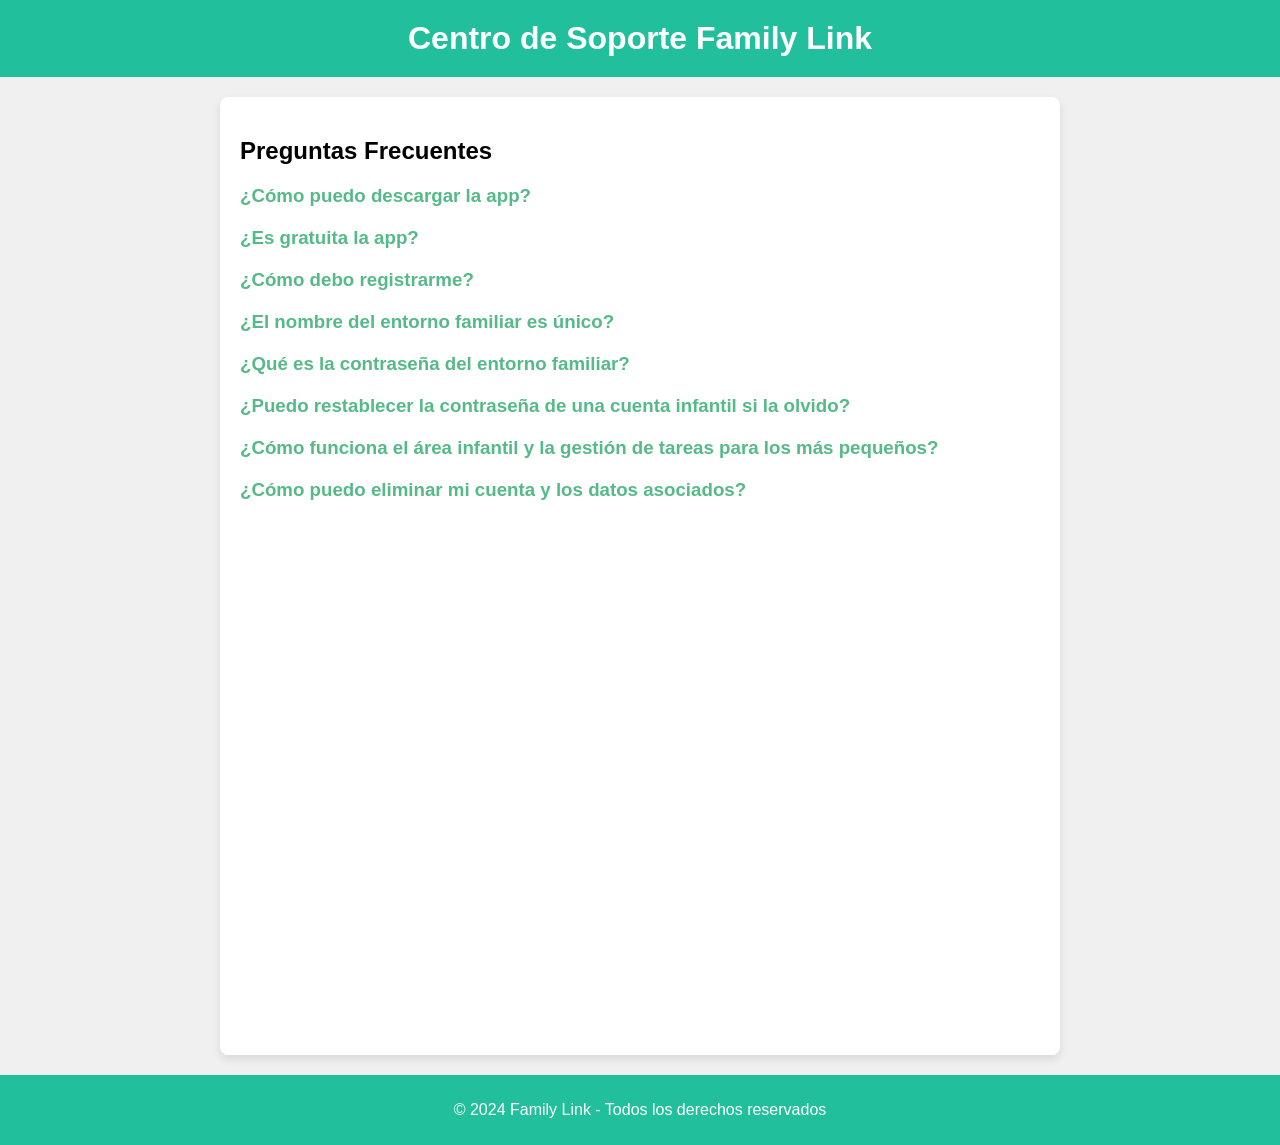
==== index.html @ 39deebb0 "Add files via upload" ====
<!DOCTYPE html>
<html lang="es">
<head>
    <meta charset="UTF-8">
    <meta name="viewport" content="width=device-width, initial-scale=1.0">
    <title>Soporte de la App</title>
    <link rel="stylesheet" href="style.css">
</head>
<body>
    <header>
        <h1>Centro de Soporte Family Link</h1>
    </header>
    <main>
        <section class="faq">
            <h2>Preguntas Frecuentes</h2>
        
            <div class="faq-item">
                <h3 class="faq-question">¿Cómo puedo descargar la app?</h3>
                <p class="faq-answer">La aplicación está disponible para su descarga en la Play Store. Simplemente busca el nombre de nuestra app en la tienda y sigue las instrucciones para instalarla en tu dispositivo móvil.</p>
            </div>
        
            <div class="faq-item">
                <h3 class="faq-question">¿Es gratuita la app?</h3>
                <p class="faq-answer">Sí, la aplicación es completamente gratuita. Sin embargo, puede que existan ciertas funcionalidades avanzadas que requieran un pago adicional o suscripción.</p>
            </div>
        
            <div class="faq-item">
                <h3 class="faq-question">¿Cómo debo registrarme?</h3>
                <p class="faq-answer">
                    <img src="images/registro.jpg" width="300">
                    <br>
                    Para registrarte, debes completar todos los campos solicitados en el formulario de registro. Es esencial asegurarse de que la dirección de correo electrónico proporcionada sea válida y que las contraseñas coincidan, con un mínimo de seis caracteres. Además, deberás registrar el nombre del "Entorno Familiar", que identificará a tu familia dentro de la plataforma. Si este entorno ya existe, asegúrate de obtener el nombre exacto y la clave de acceso de uno de sus miembros para unirte correctamente.
                </p>
            </div>
        
            <div class="faq-item">
                <h3 class="faq-question">¿El nombre del entorno familiar es único?</h3>
                <p class="faq-answer">Sí, el nombre del entorno familiar debe ser único y no podrá ser modificado una vez que se haya registrado. Asegúrate de elegirlo cuidadosamente.</p>
            </div>
        
            <div class="faq-item">
                <h3 class="faq-question">¿Qué es la contraseña del entorno familiar?</h3>
                <p class="faq-answer">
                    <img src="images/pass.jpg" width="300">
                    <br>
                    La contraseña del entorno familiar es una clave que todos los miembros de ese entorno deben conocer. Si te registras en un entorno ya existente, será necesario que proporciones esta clave para unirte. Si eres el primer miembro en registrarse, tendrás que establecer esta contraseña, la cual deberás compartir con los demás miembros para que puedan acceder al entorno familiar.
                </p>
            </div>
        
            <div class="faq-item">
                <h3 class="faq-question">¿Puedo restablecer la contraseña de una cuenta infantil si la olvido?</h3>
                <p class="faq-answer">No es posible restablecer la contraseña de una cuenta infantil. No obstante, al crear una cuenta infantil, se genera automáticamente una nota en la cuenta del adulto encargado, que incluye la contraseña de la cuenta infantil. Esta contraseña estará disponible para su consulta dentro de la cuenta del adulto.</p>
            </div>
            <div class="faq-item">
                <h3 class="faq-question">¿Cómo funciona el área infantil y la gestión de tareas para los más pequeños?</h3>
                <p class="faq-answer">
                    El área infantil permite a los padres organizar y gestionar las tareas diarias de los más pequeños de la familia. A través de esta función, los adultos pueden crear listas de tareas personalizadas, asignar responsabilidades y establecer recordatorios para que los niños completen sus obligaciones de manera organizada.
                    <br><br>
                    Además, el sistema incorpora un mecanismo de puntos e incentivos que premia a los niños por cada tarea completada. Estos puntos pueden acumularse y canjearse por logros y recompensas, fomentando la motivación y el desarrollo de una ética de trabajo positiva desde una edad temprana.
                    <br><br>
                    Los padres pueden seguir el progreso de sus hijos a través de la app, (Dentro de área infantil, consultar tareas) lo que les permite supervisar el cumplimiento de las tareas de una manera positiva y efectiva.
                </p>
            </div>
            <div class="faq-item">
                <h3 class="faq-question">¿Cómo puedo eliminar mi cuenta y los datos asociados?</h3>
                <p class="faq-answer">Para eliminar tu cuenta y todos los datos asociados a ella, abre la app <strong>Family Link</strong> en tu dispositivo móvil, accede a la sección <strong>Ajustes</strong> en el menú principal, desplázate hacia abajo y selecciona la opción <strong>Eliminar cuenta</strong>. Luego, introduce la contraseña de tu cuenta para confirmar. Una vez que elimines tu cuenta, se borrarán de manera permanente todos tus datos personales, incluyendo tu nombre, correo electrónico, y cualquier dato de uso que hayas generado en la app. Ten en cuenta que los datos requeridos por obligaciones legales podrían ser retenidos por un período limitado antes de ser eliminados por completo.</p>
            </div>
            
        </section>
        <section class="submit-question">
    
            <!-- Incrustar Google Form usando un iframe -->
            <iframe src="https://docs.google.com/forms/d/e/1FAIpQLSd_H3ArxDQkkCSdhRPyDRU8dgfE5uEbh4rc0TwUMD7yg-D_CQ/viewform?embedded=true" width="640" height="510" frameborder="0" marginheight="0" marginwidth="0">Cargando…</iframe>
        </section>
    </main>
    <footer>
        <p>© 2024 Family Link - Todos los derechos reservados</p>
    </footer>
    <script src="script.js"></script>
</body>
</html>
---- style.css ----
body {
    font-family: Arial, sans-serif;
    background-color: #f0f0f0;
    margin: 0;
    padding: 0;
}

header {
    background-color: #22bf9d;
    color: white;
    padding: 20px;
    text-align: center;
}

h1 {
    margin: 0;
}

main {
    padding: 20px;
    max-width: 800px;
    margin: 20px auto;
    background-color: white;
    border-radius: 8px;
    box-shadow: 0 4px 8px rgba(0, 0, 0, 0.1);
}

.faq h2 {
    margin-bottom: 20px;
}

.faq-item {
    margin-bottom: 20px;
}

.faq-question {
    font-weight: bold;
    cursor: pointer;
    color: #55ba88;
}

.faq-answer {
    display: none;
    margin-top: 10px;
}

footer {
    text-align: center;
    padding: 10px;
    background-color: #22bf9d;
    color: white;
}
img {
    display: block;
    margin: 10px auto;
    max-width: 100%;
    height: auto;
}
.submit-question iframe {
    width: 100%;
    max-width: 100%; /* O el ancho máximo que prefieras */
    height: 510px; /* O el alto que prefieras */
    border: none;
}
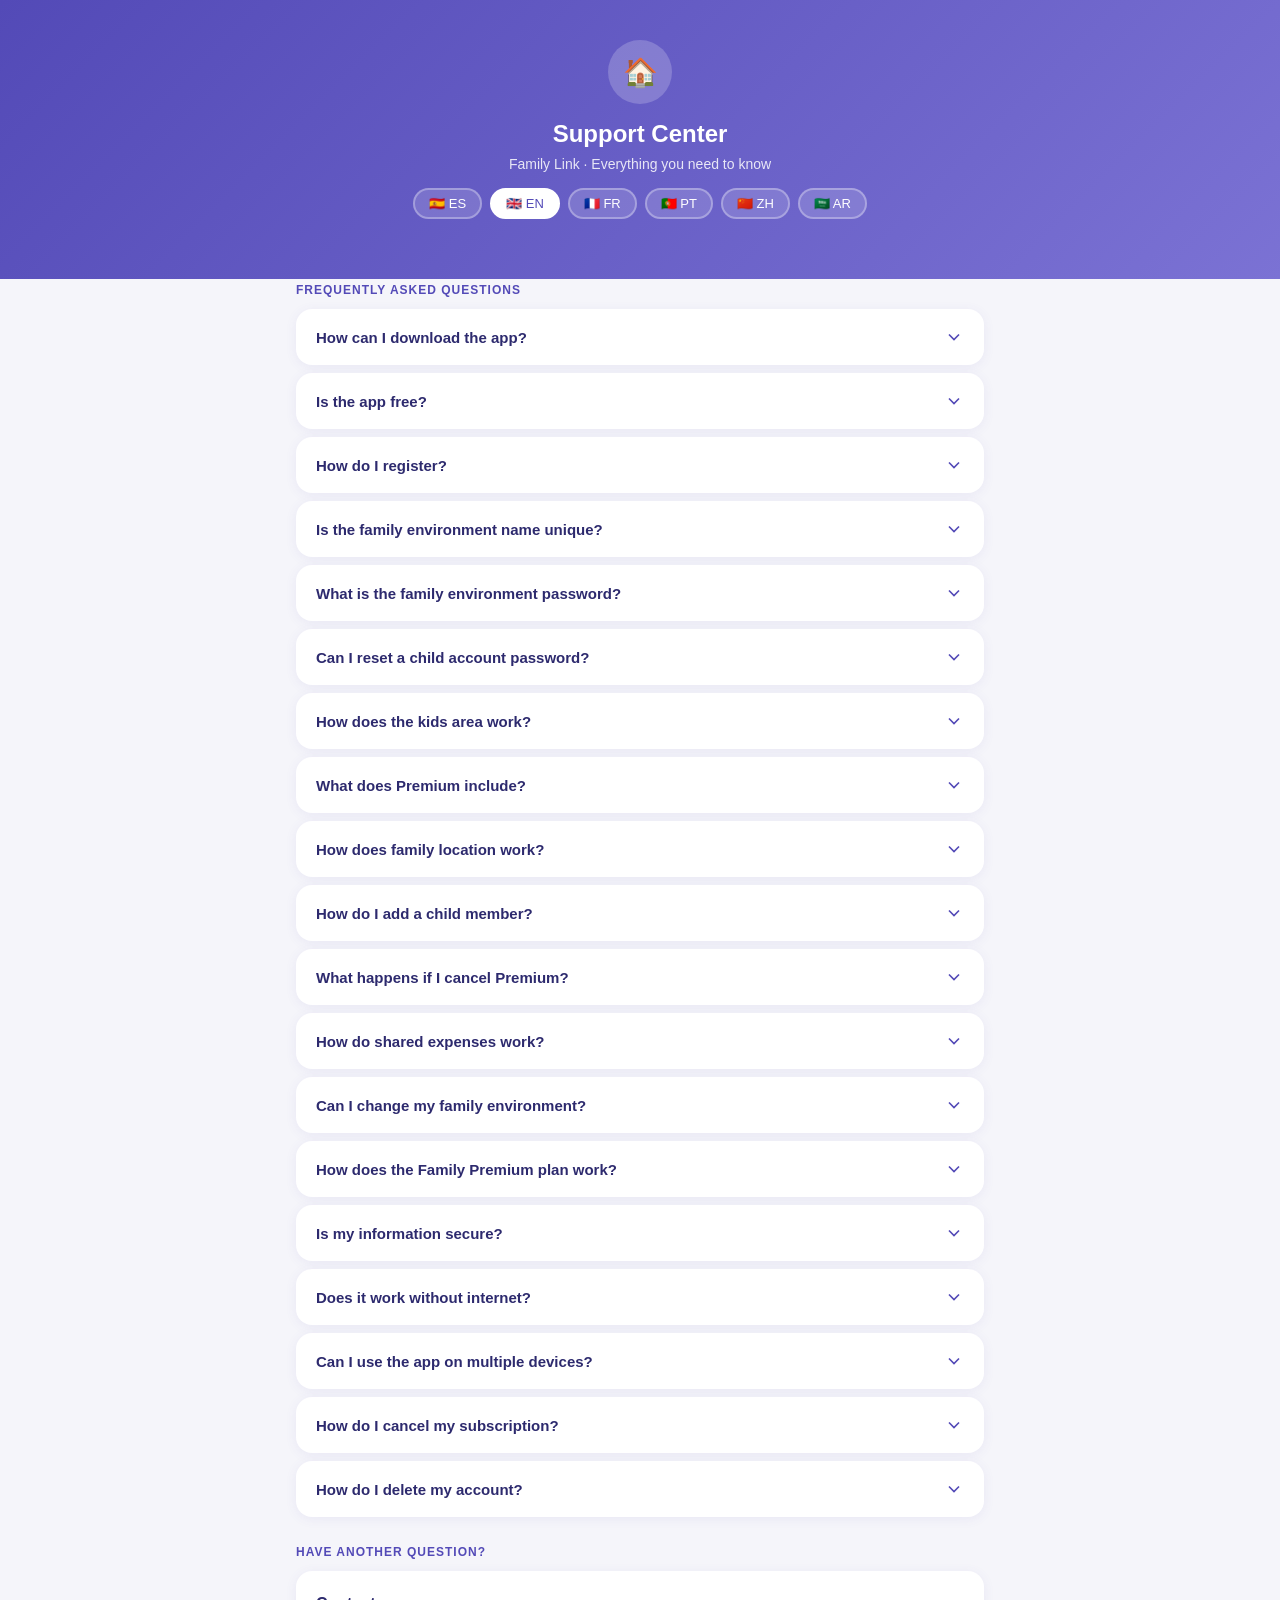
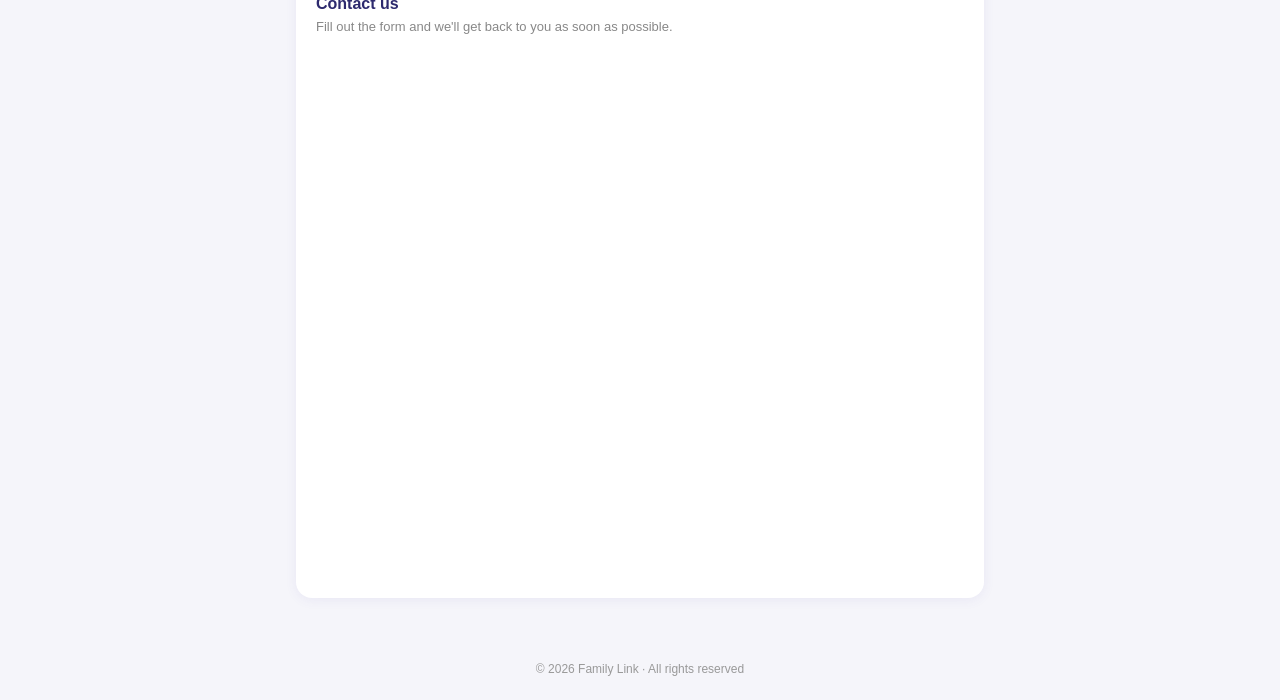
==== commit c66301d4: "Update index.html" ====
--- a/index.html
+++ b/index.html
@@ -3,79 +3,289 @@
 <head>
     <meta charset="UTF-8">
     <meta name="viewport" content="width=device-width, initial-scale=1.0">
-    <title>Soporte de la App</title>
-    <link rel="stylesheet" href="style.css">
+    <title>Soporte Family Link</title>
+    <style>
+        * { margin: 0; padding: 0; box-sizing: border-box; }
+        body { font-family: 'Segoe UI', Arial, sans-serif; background: #F5F5FA; color: #2D2A6E; }
+        header { background: linear-gradient(135deg, #534AB7, #7B72D4); color: white; padding: 40px 24px 60px; text-align: center; }
+        header h1 { font-size: 24px; font-weight: 600; margin-bottom: 8px; }
+        header p { font-size: 14px; opacity: 0.85; }
+        .header-icon { width: 64px; height: 64px; background: rgba(255,255,255,0.2); border-radius: 50%; display: flex; align-items: center; justify-content: center; margin: 0 auto 16px; font-size: 28px; }
+
+        .lang-selector { display: flex; justify-content: center; gap: 8px; margin: 16px 0 0; flex-wrap: wrap; }
+        .lang-btn { background: rgba(255,255,255,0.15); border: 2px solid rgba(255,255,255,0.3); color: white; padding: 6px 14px; border-radius: 20px; cursor: pointer; font-size: 13px; transition: all 0.2s; }
+        .lang-btn:hover, .lang-btn.active { background: white; color: #534AB7; border-color: white; }
+
+        main { max-width: 720px; margin: -24px auto 40px; padding: 0 16px; }
+        .section-title { font-size: 12px; font-weight: 700; color: #534AB7; text-transform: uppercase; letter-spacing: 1px; margin: 28px 0 12px; }
+        .faq-card { background: white; border-radius: 16px; box-shadow: 0 2px 12px rgba(83,74,183,0.08); overflow: hidden; margin-bottom: 8px; }
+        .faq-question { display: flex; align-items: center; justify-content: space-between; padding: 18px 20px; cursor: pointer; font-size: 15px; font-weight: 600; color: #2D2A6E; user-select: none; transition: background 0.2s; }
+        .faq-question:hover { background: #F8F7FF; }
+        .faq-question .arrow { width: 20px; height: 20px; color: #534AB7; transition: transform 0.3s; flex-shrink: 0; }
+        .faq-question.open .arrow { transform: rotate(180deg); }
+        .faq-answer { display: none; padding: 0 20px 18px; font-size: 14px; color: #555; line-height: 1.7; border-top: 1px solid #F0EFF8; }
+        .faq-answer img { display: block; max-width: 100%; border-radius: 12px; margin: 12px auto; box-shadow: 0 2px 8px rgba(0,0,0,0.1); }
+        .faq-answer ul { margin: 8px 0 0 16px; }
+        .form-card { background: white; border-radius: 16px; box-shadow: 0 2px 12px rgba(83,74,183,0.08); padding: 24px 20px; margin-bottom: 8px; }
+        .form-card h3 { font-size: 16px; color: #2D2A6E; margin-bottom: 6px; }
+        .form-card p { font-size: 13px; color: #888; margin-bottom: 16px; }
+        .form-card iframe { width: 100%; border: none; border-radius: 8px; height: 520px; }
+        footer { text-align: center; padding: 24px; font-size: 12px; color: #999; }
+        .badge { display: inline-block; background: #EEF0FF; color: #534AB7; font-size: 11px; font-weight: 700; padding: 2px 10px; border-radius: 20px; margin-bottom: 4px; }
+    </style>
 </head>
 <body>
-    <header>
-        <h1>Centro de Soporte Family Link</h1>
-    </header>
-    <main>
-        <section class="faq">
-            <h2>Preguntas Frecuentes</h2>
-        
-            <div class="faq-item">
-                <h3 class="faq-question">¿Cómo puedo descargar la app?</h3>
-                <p class="faq-answer">La aplicación está disponible para su descarga en la Play Store. Simplemente busca el nombre de nuestra app en la tienda y sigue las instrucciones para instalarla en tu dispositivo móvil.</p>
+<header>
+    <div class="header-icon">🏠</div>
+    <h1 id="header-title">Centro de Soporte</h1>
+    <p id="header-sub">Family Link · Todo lo que necesitas saber</p>
+    <div class="lang-selector">
+        <button class="lang-btn active" onclick="setLang('es')">🇪🇸 ES</button>
+        <button class="lang-btn" onclick="setLang('en')">🇬🇧 EN</button>
+        <button class="lang-btn" onclick="setLang('fr')">🇫🇷 FR</button>
+        <button class="lang-btn" onclick="setLang('pt')">🇵🇹 PT</button>
+        <button class="lang-btn" onclick="setLang('zh')">🇨🇳 ZH</button>
+        <button class="lang-btn" onclick="setLang('ar')">🇸🇦 AR</button>
+    </div>
+</header>
+
+<main id="main-content"></main>
+
+<footer id="footer-text">© 2026 Family Link · Todos los derechos reservados</footer>
+
+<script>
+const translations = {
+    es: {
+        headerTitle: "Centro de Soporte",
+        headerSub: "Family Link · Todo lo que necesitas saber",
+        faqTitle: "Preguntas frecuentes",
+        contactTitle: "¿Tienes otra pregunta?",
+        contactHead: "Contacta con nosotros",
+        contactSub: "Rellena el formulario y te responderemos lo antes posible.",
+        footer: "© 2026 Family Link · Todos los derechos reservados",
+        faqs: [
+            { q: "¿Cómo puedo descargar la app?", a: "La aplicación está disponible en Google Play Store. Busca <strong>Family Link</strong> e instálala en tu dispositivo Android." },
+            { q: "¿Es gratuita la app?", a: "La app es gratuita. Algunas funciones avanzadas como la <strong>ubicación en tiempo real</strong> y los <strong>gastos comunes</strong> requieren una suscripción Premium. El <strong>modo supermercado</strong> está disponible con un pago único de 0,99€." },
+            { q: "¿Cómo me registro?", a: "<img src='images/registro.jpg'>Completa todos los campos del formulario de registro. Necesitas un correo válido y una contraseña de al menos 6 caracteres. También deberás registrar el nombre de tu <strong>Entorno Familiar</strong> — si ya existe uno, pide el nombre exacto y la clave a un miembro de tu familia." },
+            { q: "¿El nombre del entorno familiar es único?", a: "Sí, el nombre del entorno familiar es único y no puede modificarse una vez registrado. Elígelo con cuidado." },
+            { q: "¿Qué es la contraseña del entorno familiar?", a: "<img src='images/pass.jpg'>Es una clave compartida entre todos los miembros del entorno. Si eres el primero en registrarte, la estableces tú y debes compartirla con el resto." },
+            { q: "¿Puedo restablecer la contraseña de una cuenta infantil?", a: "No es posible restablecer la contraseña infantil directamente. Al crear la cuenta, se genera automáticamente una nota en la cuenta del adulto encargado con las credenciales de acceso del menor." },
+            { q: "¿Cómo funciona el área infantil?", a: "Permite a los padres organizar tareas diarias de los niños y establecer recordatorios. Los niños acumulan puntos por cada tarea completada que pueden canjear por logros. Los padres pueden seguir el progreso desde <strong>Área infantil → Consultar tareas</strong>." },
+            { q: "¿Qué incluye Premium?", a: "<span class='badge'>PREMIUM</span><br>Con Premium desbloqueas:<ul><li><strong>Ubicación familiar</strong> en tiempo real</li><li><strong>Gastos comunes</strong> compartidos</li><li><strong>Modo supermercado</strong> con escáner</li></ul><br>Disponible en planes Individual y Familiar." },
+            { q: "¿Cómo funciona la ubicación familiar?", a: "Los menores comparten su ubicación automáticamente. Los adultos necesitan Premium activo para ver la ubicación desde <strong>Menú principal → Ubicación</strong>." },
+            { q: "¿Cómo añado un miembro menor?", a: "Ve a <strong>Área infantil → Gestionar área infantil</strong> y pulsa el botón para crear una cuenta infantil. Se generará una nota en tu cuenta con las credenciales del menor." },
+            { q: "¿Qué pasa si cancelo mi suscripción Premium?", a: "Perderás el acceso a la ubicación familiar y a los gastos comunes. Sin embargo, si compraste el modo supermercado como pago único, lo conservarás de por vida." },
+            { q: "¿Cómo funcionan los gastos comunes?", a: "Crea grupos de gastos, añade quién pagó y cómo se divide. La app calcula automáticamente las deudas netas y permite registrar abonos y saldar deudas individuales." },
+            { q: "¿Puedo cambiar de entorno familiar?", a: "No es posible cambiar de entorno directamente. Tendrías que eliminar tu cuenta y crear una nueva." },
+            { q: "¿Cómo funciona el plan familiar Premium?", a: "<span class='badge'>FAMILIAR</span><br>Todos los adultos del entorno disfrutan de Premium con un único pago:<ul><li><strong>Familiar S</strong> — hasta 3 adultos</li><li><strong>Familiar M</strong> — hasta 5 adultos</li><li><strong>Familiar L</strong> — 6 o más adultos</li></ul>" },
+            { q: "¿Es segura mi información?", a: "Sí. Toda la información se almacena en <strong>Firebase</strong> de Google con cifrado en tránsito y en reposo. Nunca vendemos ni compartimos tu información con terceros." },
+            { q: "¿Funciona sin conexión a internet?", a: "Family Link necesita conexión a internet para sincronizar los datos entre los miembros de la familia." },
+            { q: "¿Puedo usar la app en varios dispositivos?", a: "Sí, puedes iniciar sesión con la misma cuenta en varios dispositivos Android. Los datos se sincronizan en tiempo real." },
+            { q: "¿Cómo cancelo mi suscripción?", a: "Desde <strong>Google Play → tu perfil → Suscripciones → Family Link → Cancelar</strong>. Seguirás teniendo acceso hasta el final del período pagado." },
+            { q: "¿Cómo elimino mi cuenta?", a: "Ve a <strong>Ajustes → Eliminar cuenta</strong>, introduce tu contraseña y confirma. Se eliminarán permanentemente todos tus datos personales." },
+        ]
+    },
+    en: {
+        headerTitle: "Support Center",
+        headerSub: "Family Link · Everything you need to know",
+        faqTitle: "Frequently Asked Questions",
+        contactTitle: "Have another question?",
+        contactHead: "Contact us",
+        contactSub: "Fill out the form and we'll get back to you as soon as possible.",
+        footer: "© 2026 Family Link · All rights reserved",
+        faqs: [
+            { q: "How can I download the app?", a: "The app is available on the Google Play Store. Search for <strong>Family Link</strong> and install it on your Android device." },
+            { q: "Is the app free?", a: "The app is free. Some advanced features like <strong>real-time location</strong> and <strong>shared expenses</strong> require a Premium subscription. <strong>Supermarket mode</strong> is available as a one-time purchase of €0.99." },
+            { q: "How do I register?", a: "<img src='images/registro.jpg'>Fill in all fields in the registration form. You need a valid email and a password of at least 6 characters. You'll also need to register your <strong>Family Environment</strong> name — if one already exists, ask a family member for the exact name and key." },
+            { q: "Is the family environment name unique?", a: "Yes, the family environment name is unique and cannot be changed once registered. Choose it carefully." },
+            { q: "What is the family environment password?", a: "<img src='images/pass.jpg'>It's a shared key between all members. If you're the first to register, you set it and share it with the rest." },
+            { q: "Can I reset a child account password?", a: "You cannot reset a child account password directly. When the account is created, a note with the credentials is automatically generated in the adult's account." },
+            { q: "How does the kids area work?", a: "Parents can organize daily tasks for children and set reminders. Kids earn points for each completed task that can be exchanged for achievements. Parents can track progress from <strong>Kids Area → View tasks</strong>." },
+            { q: "What does Premium include?", a: "<span class='badge'>PREMIUM</span><br>With Premium you unlock:<ul><li><strong>Family location</strong> in real time</li><li><strong>Shared expenses</strong></li><li><strong>Supermarket mode</strong> with scanner</li></ul><br>Available in Individual and Family plans." },
+            { q: "How does family location work?", a: "Minors automatically share their location. Adults need an active Premium subscription to view locations from <strong>Main menu → Location</strong>." },
+            { q: "How do I add a child member?", a: "Go to <strong>Kids Area → Manage kids area</strong> and tap the button to create a child account. A note with the child's credentials will be generated in your account." },
+            { q: "What happens if I cancel Premium?", a: "You'll lose access to family location and shared expenses. However, if you purchased supermarket mode as a one-time payment, you'll keep it forever." },
+            { q: "How do shared expenses work?", a: "Create expense groups, add who paid and how it's divided. The app automatically calculates net debts and allows you to register payments and settle individual debts." },
+            { q: "Can I change my family environment?", a: "It's not possible to change environments directly. You would need to delete your account and create a new one." },
+            { q: "How does the Family Premium plan work?", a: "<span class='badge'>FAMILY</span><br>All adults in the environment enjoy Premium with a single payment:<ul><li><strong>Family S</strong> — up to 3 adults</li><li><strong>Family M</strong> — up to 5 adults</li><li><strong>Family L</strong> — 6 or more adults</li></ul>" },
+            { q: "Is my information secure?", a: "Yes. All data is stored in Google's <strong>Firebase</strong> with encryption in transit and at rest. We never sell or share your data with third parties." },
+            { q: "Does it work without internet?", a: "Family Link needs an internet connection to sync data between family members." },
+            { q: "Can I use the app on multiple devices?", a: "Yes, you can log in with the same account on multiple Android devices. Data syncs in real time." },
+            { q: "How do I cancel my subscription?", a: "From <strong>Google Play → your profile → Subscriptions → Family Link → Cancel</strong>. You'll keep access until the end of the paid period." },
+            { q: "How do I delete my account?", a: "Go to <strong>Settings → Delete account</strong>, enter your password and confirm. All your personal data will be permanently deleted." },
+        ]
+    },
+    fr: {
+        headerTitle: "Centre d'assistance",
+        headerSub: "Family Link · Tout ce que vous devez savoir",
+        faqTitle: "Questions fréquentes",
+        contactTitle: "Vous avez une autre question?",
+        contactHead: "Contactez-nous",
+        contactSub: "Remplissez le formulaire et nous vous répondrons dès que possible.",
+        footer: "© 2026 Family Link · Tous droits réservés",
+        faqs: [
+            { q: "Comment télécharger l'application?", a: "L'application est disponible sur Google Play Store. Recherchez <strong>Family Link</strong> et installez-la sur votre appareil Android." },
+            { q: "L'application est-elle gratuite?", a: "L'application est gratuite. Certaines fonctions avancées comme la <strong>localisation en temps réel</strong> et les <strong>dépenses communes</strong> nécessitent un abonnement Premium. Le <strong>mode supermarché</strong> est disponible en achat unique à 0,99€." },
+            { q: "Comment m'inscrire?", a: "<img src='images/registro.jpg'>Remplissez tous les champs du formulaire. Vous avez besoin d'un email valide et d'un mot de passe d'au moins 6 caractères. Vous devrez aussi enregistrer le nom de votre <strong>Environnement Familial</strong>." },
+            { q: "Le nom de l'environnement familial est-il unique?", a: "Oui, il est unique et ne peut pas être modifié une fois enregistré. Choisissez-le avec soin." },
+            { q: "Qu'est-ce que le mot de passe de l'environnement familial?", a: "<img src='images/pass.jpg'>C'est une clé partagée entre tous les membres. Si vous êtes le premier à vous inscrire, vous la définissez et la partagez avec les autres." },
+            { q: "Puis-je réinitialiser le mot de passe d'un compte enfant?", a: "Non. Lors de la création du compte enfant, une note avec les identifiants est automatiquement générée dans le compte de l'adulte responsable." },
+            { q: "Comment fonctionne l'espace enfants?", a: "Les parents peuvent organiser les tâches quotidiennes des enfants. Les enfants gagnent des points pour chaque tâche accomplie. Les parents peuvent suivre la progression depuis <strong>Espace enfants → Consulter les tâches</strong>." },
+            { q: "Que comprend Premium?", a: "<span class='badge'>PREMIUM</span><br>Avec Premium vous débloquez:<ul><li><strong>Localisation familiale</strong> en temps réel</li><li><strong>Dépenses communes</strong></li><li><strong>Mode supermarché</strong> avec scanner</li></ul>" },
+            { q: "Comment fonctionne la localisation familiale?", a: "Les mineurs partagent automatiquement leur localisation. Les adultes ont besoin de Premium actif pour voir les localisations depuis <strong>Menu principal → Localisation</strong>." },
+            { q: "Comment ajouter un membre mineur?", a: "Allez dans <strong>Espace enfants → Gérer l'espace enfants</strong> et appuyez sur le bouton pour créer un compte enfant." },
+            { q: "Que se passe-t-il si j'annule Premium?", a: "Vous perdrez l'accès à la localisation et aux dépenses communes. Le mode supermarché acheté en paiement unique reste acquis." },
+            { q: "Comment fonctionnent les dépenses communes?", a: "Créez des groupes de dépenses, ajoutez qui a payé et comment c'est divisé. L'application calcule automatiquement les dettes nettes." },
+            { q: "Puis-je changer d'environnement familial?", a: "Non, ce n'est pas possible directement. Vous devriez supprimer votre compte et en créer un nouveau." },
+            { q: "Comment fonctionne le plan familial Premium?", a: "<span class='badge'>FAMILLE</span><br>Tous les adultes profitent de Premium avec un seul paiement:<ul><li><strong>Famille S</strong> — jusqu'à 3 adultes</li><li><strong>Famille M</strong> — jusqu'à 5 adultes</li><li><strong>Famille L</strong> — 6 adultes ou plus</li></ul>" },
+            { q: "Mes informations sont-elles sécurisées?", a: "Oui. Toutes les données sont stockées dans <strong>Firebase</strong> de Google avec chiffrement. Nous ne vendons jamais vos données." },
+            { q: "Fonctionne-t-il sans internet?", a: "Family Link nécessite une connexion internet pour synchroniser les données." },
+            { q: "Puis-je utiliser l'app sur plusieurs appareils?", a: "Oui, vous pouvez vous connecter avec le même compte sur plusieurs appareils Android." },
+            { q: "Comment annuler mon abonnement?", a: "Depuis <strong>Google Play → votre profil → Abonnements → Family Link → Annuler</strong>." },
+            { q: "Comment supprimer mon compte?", a: "Allez dans <strong>Paramètres → Supprimer le compte</strong>, entrez votre mot de passe et confirmez." },
+        ]
+    },
+    pt: {
+        headerTitle: "Centro de Suporte",
+        headerSub: "Family Link · Tudo o que precisas saber",
+        faqTitle: "Perguntas Frequentes",
+        contactTitle: "Tens outra pergunta?",
+        contactHead: "Contacta-nos",
+        contactSub: "Preenche o formulário e responderemos o mais rápido possível.",
+        footer: "© 2026 Family Link · Todos os direitos reservados",
+        faqs: [
+            { q: "Como posso descarregar a app?", a: "A aplicação está disponível na Google Play Store. Procura <strong>Family Link</strong> e instala-a no teu dispositivo Android." },
+            { q: "A app é gratuita?", a: "A app é gratuita. Algumas funções avançadas como a <strong>localização em tempo real</strong> e as <strong>despesas comuns</strong> requerem uma subscrição Premium. O <strong>modo supermercado</strong> está disponível com um pagamento único de 0,99€." },
+            { q: "Como me registo?", a: "<img src='images/registro.jpg'>Preenche todos os campos do formulário de registo. Precisas de um email válido e uma palavra-passe de pelo menos 6 caracteres." },
+            { q: "O nome do ambiente familiar é único?", a: "Sim, é único e não pode ser alterado após o registo. Escolhe-o com cuidado." },
+            { q: "O que é a palavra-passe do ambiente familiar?", a: "<img src='images/pass.jpg'>É uma chave partilhada entre todos os membros. Se fores o primeiro a registar-te, defines-a e partilhas com os restantes." },
+            { q: "Posso redefinir a palavra-passe de uma conta infantil?", a: "Não é possível redefinir diretamente. Ao criar a conta, uma nota com as credenciais é gerada automaticamente na conta do adulto responsável." },
+            { q: "Como funciona a área infantil?", a: "Os pais podem organizar tarefas diárias das crianças. As crianças acumulam pontos por cada tarefa concluída. Os pais podem acompanhar o progresso em <strong>Área infantil → Consultar tarefas</strong>." },
+            { q: "O que inclui o Premium?", a: "<span class='badge'>PREMIUM</span><br>Com Premium desbloqueias:<ul><li><strong>Localização familiar</strong> em tempo real</li><li><strong>Despesas comuns</strong></li><li><strong>Modo supermercado</strong> com scanner</li></ul>" },
+            { q: "Como funciona a localização familiar?", a: "Os menores partilham a sua localização automaticamente. Os adultos precisam de Premium ativo para ver as localizações em <strong>Menu principal → Localização</strong>." },
+            { q: "Como adiciono um membro menor?", a: "Vai a <strong>Área infantil → Gerir área infantil</strong> e toca no botão para criar uma conta infantil." },
+            { q: "O que acontece se cancelar o Premium?", a: "Perderás o acesso à localização e às despesas comuns. O modo supermercado comprado como pagamento único fica para sempre." },
+            { q: "Como funcionam as despesas comuns?", a: "Cria grupos de despesas, adiciona quem pagou e como se divide. A app calcula automaticamente as dívidas líquidas." },
+            { q: "Posso mudar de ambiente familiar?", a: "Não é possível mudar diretamente. Teria de eliminar a conta e criar uma nova." },
+            { q: "Como funciona o plano familiar Premium?", a: "<span class='badge'>FAMILIAR</span><br>Todos os adultos do ambiente desfrutam de Premium com um único pagamento:<ul><li><strong>Familiar S</strong> — até 3 adultos</li><li><strong>Familiar M</strong> — até 5 adultos</li><li><strong>Familiar L</strong> — 6 ou mais adultos</li></ul>" },
+            { q: "A minha informação é segura?", a: "Sim. Todos os dados são armazenados no <strong>Firebase</strong> da Google com encriptação. Nunca vendemos os teus dados." },
+            { q: "Funciona sem internet?", a: "Family Link precisa de ligação à internet para sincronizar os dados." },
+            { q: "Posso usar a app em vários dispositivos?", a: "Sim, podes iniciar sessão com a mesma conta em vários dispositivos Android." },
+            { q: "Como cancelo a minha subscrição?", a: "Em <strong>Google Play → o teu perfil → Subscrições → Family Link → Cancelar</strong>." },
+            { q: "Como elimino a minha conta?", a: "Vai a <strong>Definições → Eliminar conta</strong>, introduz a tua palavra-passe e confirma." },
+        ]
+    },
+    zh: {
+        headerTitle: "支持中心",
+        headerSub: "Family Link · 您需要了解的一切",
+        faqTitle: "常见问题",
+        contactTitle: "还有其他问题？",
+        contactHead: "联系我们",
+        contactSub: "填写表格，我们会尽快回复您。",
+        footer: "© 2026 Family Link · 保留所有权利",
+        faqs: [
+            { q: "如何下载应用程序？", a: "该应用程序可在 Google Play 商店下载。搜索 <strong>Family Link</strong> 并安装到您的 Android 设备上。" },
+            { q: "应用程序免费吗？", a: "应用程序是免费的。<strong>实时位置</strong>和<strong>共同支出</strong>等高级功能需要 Premium 订阅。<strong>超市模式</strong>可一次性购买，价格为 0.99€。" },
+            { q: "如何注册？", a: "<img src='images/registro.jpg'>填写注册表格中的所有字段。您需要一个有效的电子邮件和至少6个字符的密码，以及您的<strong>家庭环境</strong>名称。" },
+            { q: "家庭环境名称是唯一的吗？", a: "是的，家庭环境名称是唯一的，注册后无法更改。请谨慎选择。" },
+            { q: "什么是家庭环境密码？", a: "<img src='images/pass.jpg'>这是所有成员共享的密钥。如果您是第一个注册的人，您需要设置它并与其他人共享。" },
+            { q: "我可以重置儿童账户密码吗？", a: "不能直接重置。创建账户时，会在成人账户中自动生成一个包含儿童账户凭据的笔记。" },
+            { q: "儿童区如何运作？", a: "家长可以为孩子组织日常任务。孩子每完成一项任务就可以积累积分。家长可以从<strong>儿童区 → 查看任务</strong>跟踪进度。" },
+            { q: "Premium 包含什么？", a: "<span class='badge'>PREMIUM</span><br>使用 Premium 解锁：<ul><li><strong>家庭位置</strong>实时追踪</li><li><strong>共同支出</strong>管理</li><li><strong>超市模式</strong>扫描仪</li></ul>" },
+            { q: "家庭位置如何运作？", a: "未成年人自动共享位置。成人需要激活 Premium 才能从<strong>主菜单 → 位置</strong>查看位置。" },
+            { q: "如何添加未成年成员？", a: "前往<strong>儿童区 → 管理儿童区</strong>，点击创建儿童账户的按钮。" },
+            { q: "取消 Premium 会怎样？", a: "您将失去对家庭位置和共同支出的访问权限。但如果您以一次性付款购买了超市模式，将永久保留。" },
+            { q: "共同支出如何运作？", a: "创建支出群组，添加谁付款以及如何分摊。应用程序自动计算净债务。" },
+            { q: "我可以更换家庭环境吗？", a: "不能直接更换。您需要删除账户并重新创建一个。" },
+            { q: "家庭 Premium 计划如何运作？", a: "<span class='badge'>家庭</span><br>环境中的所有成人只需一次付款即可享受完整 Premium：<ul><li><strong>家庭 S</strong> — 最多3名成人</li><li><strong>家庭 M</strong> — 最多5名成人</li><li><strong>家庭 L</strong> — 6名或更多成人</li></ul>" },
+            { q: "我的信息安全吗？", a: "是的。所有数据都存储在 Google 的 <strong>Firebase</strong> 中，具有传输和静止加密。我们从不出售您的数据。" },
+            { q: "没有网络可以使用吗？", a: "Family Link 需要互联网连接才能在家庭成员之间同步数据。" },
+            { q: "我可以在多个设备上使用该应用程序吗？", a: "是的，您可以在多个 Android 设备上使用同一账户登录。" },
+            { q: "如何取消订阅？", a: "从 <strong>Google Play → 您的个人资料 → 订阅 → Family Link → 取消</strong>。" },
+            { q: "如何删除我的账户？", a: "前往<strong>设置 → 删除账户</strong>，输入密码并确认。" },
+        ]
+    },
+    ar: {
+        headerTitle: "مركز الدعم",
+        headerSub: "Family Link · كل ما تحتاج معرفته",
+        faqTitle: "الأسئلة الشائعة",
+        contactTitle: "هل لديك سؤال آخر؟",
+        contactHead: "تواصل معنا",
+        contactSub: "املأ النموذج وسنرد عليك في أقرب وقت ممكن.",
+        footer: "© 2026 Family Link · جميع الحقوق محفوظة",
+        faqs: [
+            { q: "كيف يمكنني تنزيل التطبيق؟", a: "التطبيق متاح على متجر Google Play. ابحث عن <strong>Family Link</strong> وقم بتثبيته على جهاز Android الخاص بك." },
+            { q: "هل التطبيق مجاني؟", a: "التطبيق مجاني. بعض الميزات المتقدمة مثل <strong>الموقع الفوري</strong> و<strong>المصاريف المشتركة</strong> تتطلب اشتراك Premium. <strong>وضع السوبرماركت</strong> متاح بدفعة واحدة بقيمة 0.99€." },
+            { q: "كيف أسجل؟", a: "<img src='images/registro.jpg'>أكمل جميع حقول نموذج التسجيل. تحتاج إلى بريد إلكتروني صالح وكلمة مرور من 6 أحرف على الأقل، بالإضافة إلى اسم <strong>بيئتك العائلية</strong>." },
+            { q: "هل اسم البيئة العائلية فريد؟", a: "نعم، اسم البيئة العائلية فريد ولا يمكن تغييره بعد التسجيل. اختره بعناية." },
+            { q: "ما هي كلمة مرور البيئة العائلية؟", a: "<img src='images/pass.jpg'>إنها مفتاح مشترك بين جميع الأعضاء. إذا كنت أول من يسجل، فأنت تحددها وتشاركها مع الآخرين." },
+            { q: "هل يمكنني إعادة تعيين كلمة مرور حساب الأطفال؟", a: "لا يمكن إعادة التعيين مباشرة. عند إنشاء الحساب، يتم إنشاء ملاحظة تلقائياً في حساب البالغ المسؤول مع بيانات اعتماد الطفل." },
+            { q: "كيف تعمل منطقة الأطفال؟", a: "يمكن للآباء تنظيم المهام اليومية للأطفال. يجمع الأطفال نقاطاً مقابل كل مهمة مكتملة. يمكن للآباء متابعة التقدم من <strong>منطقة الأطفال → عرض المهام</strong>." },
+            { q: "ماذا يتضمن Premium؟", a: "<span class='badge'>PREMIUM</span><br>مع Premium تفتح:<ul><li><strong>الموقع العائلي</strong> في الوقت الفعلي</li><li><strong>المصاريف المشتركة</strong></li><li><strong>وضع السوبرماركت</strong> مع الماسح</li></ul>" },
+            { q: "كيف يعمل الموقع العائلي؟", a: "يشارك القاصرون موقعهم تلقائياً. يحتاج البالغون إلى Premium نشط لرؤية المواقع من <strong>القائمة الرئيسية → الموقع</strong>." },
+            { q: "كيف أضيف عضواً قاصراً؟", a: "اذهب إلى <strong>منطقة الأطفال → إدارة منطقة الأطفال</strong> واضغط على زر إنشاء حساب للأطفال." },
+            { q: "ماذا يحدث إذا ألغيت Premium؟", a: "ستفقد الوصول إلى الموقع والمصاريف المشتركة. لكن إذا اشتريت وضع السوبرماركت كدفعة واحدة، فستحتفظ به إلى الأبد." },
+            { q: "كيف تعمل المصاريف المشتركة؟", a: "أنشئ مجموعات مصاريف، أضف من دفع وكيف يتم التقسيم. يحسب التطبيق تلقائياً الديون الصافية." },
+            { q: "هل يمكنني تغيير البيئة العائلية؟", a: "لا يمكن التغيير مباشرة. ستحتاج إلى حذف حسابك وإنشاء حساب جديد." },
+            { q: "كيف يعمل خطة Premium العائلية؟", a: "<span class='badge'>عائلي</span><br>جميع البالغين في البيئة يستمتعون بـ Premium بدفعة واحدة:<ul><li><strong>عائلي S</strong> — حتى 3 بالغين</li><li><strong>عائلي M</strong> — حتى 5 بالغين</li><li><strong>عائلي L</strong> — 6 بالغين أو أكثر</li></ul>" },
+            { q: "هل معلوماتي آمنة؟", a: "نعم. يتم تخزين جميع البيانات في <strong>Firebase</strong> من Google مع تشفير. لا نبيع بياناتك أبداً." },
+            { q: "هل يعمل بدون إنترنت؟", a: "يحتاج Family Link إلى اتصال بالإنترنت لمزامنة البيانات بين أفراد العائلة." },
+            { q: "هل يمكنني استخدام التطبيق على أجهزة متعددة؟", a: "نعم، يمكنك تسجيل الدخول بنفس الحساب على أجهزة Android متعددة." },
+            { q: "كيف ألغي اشتراكي؟", a: "من <strong>Google Play → ملفك الشخصي → الاشتراكات → Family Link → إلغاء</strong>." },
+            { q: "كيف أحذف حسابي؟", a: "اذهب إلى <strong>الإعدادات → حذف الحساب</strong>، أدخل كلمة مرورك وأكد." },
+        ]
+    }
+};
+
+function setLang(lang) {
+    const t = translations[lang];
+    document.getElementById('header-title').textContent = t.headerTitle;
+    document.getElementById('header-sub').textContent = t.headerSub;
+    document.getElementById('footer-text').textContent = t.footer;
+    document.querySelectorAll('.lang-btn').forEach(b => b.classList.remove('active'));
+    document.querySelector(`[onclick="setLang('${lang}')"]`).classList.add('active');
+
+    const main = document.getElementById('main-content');
+    main.innerHTML = `
+        <div class="section-title">${t.faqTitle}</div>
+        ${t.faqs.map(f => `
+        <div class="faq-card">
+            <div class="faq-question">
+                ${f.q}
+                <svg class="arrow" viewBox="0 0 24 24" fill="none" stroke="currentColor" stroke-width="2"><polyline points="6 9 12 15 18 9"/></svg>
             </div>
-        
-            <div class="faq-item">
-                <h3 class="faq-question">¿Es gratuita la app?</h3>
-                <p class="faq-answer">Sí, la aplicación es completamente gratuita. Sin embargo, puede que existan ciertas funcionalidades avanzadas que requieran un pago adicional o suscripción.</p>
-            </div>
-        
-            <div class="faq-item">
-                <h3 class="faq-question">¿Cómo debo registrarme?</h3>
-                <p class="faq-answer">
-                    <img src="images/registro.jpg" width="300">
-                    <br>
-                    Para registrarte, debes completar todos los campos solicitados en el formulario de registro. Es esencial asegurarse de que la dirección de correo electrónico proporcionada sea válida y que las contraseñas coincidan, con un mínimo de seis caracteres. Además, deberás registrar el nombre del "Entorno Familiar", que identificará a tu familia dentro de la plataforma. Si este entorno ya existe, asegúrate de obtener el nombre exacto y la clave de acceso de uno de sus miembros para unirte correctamente.
-                </p>
-            </div>
-        
-            <div class="faq-item">
-                <h3 class="faq-question">¿El nombre del entorno familiar es único?</h3>
-                <p class="faq-answer">Sí, el nombre del entorno familiar debe ser único y no podrá ser modificado una vez que se haya registrado. Asegúrate de elegirlo cuidadosamente.</p>
-            </div>
-        
-            <div class="faq-item">
-                <h3 class="faq-question">¿Qué es la contraseña del entorno familiar?</h3>
-                <p class="faq-answer">
-                    <img src="images/pass.jpg" width="300">
-                    <br>
-                    La contraseña del entorno familiar es una clave que todos los miembros de ese entorno deben conocer. Si te registras en un entorno ya existente, será necesario que proporciones esta clave para unirte. Si eres el primer miembro en registrarse, tendrás que establecer esta contraseña, la cual deberás compartir con los demás miembros para que puedan acceder al entorno familiar.
-                </p>
-            </div>
-        
-            <div class="faq-item">
-                <h3 class="faq-question">¿Puedo restablecer la contraseña de una cuenta infantil si la olvido?</h3>
-                <p class="faq-answer">No es posible restablecer la contraseña de una cuenta infantil. No obstante, al crear una cuenta infantil, se genera automáticamente una nota en la cuenta del adulto encargado, que incluye la contraseña de la cuenta infantil. Esta contraseña estará disponible para su consulta dentro de la cuenta del adulto.</p>
-            </div>
-            <div class="faq-item">
-                <h3 class="faq-question">¿Cómo funciona el área infantil y la gestión de tareas para los más pequeños?</h3>
-                <p class="faq-answer">
-                    El área infantil permite a los padres organizar y gestionar las tareas diarias de los más pequeños de la familia. A través de esta función, los adultos pueden crear listas de tareas personalizadas, asignar responsabilidades y establecer recordatorios para que los niños completen sus obligaciones de manera organizada.
-                    <br><br>
-                    Además, el sistema incorpora un mecanismo de puntos e incentivos que premia a los niños por cada tarea completada. Estos puntos pueden acumularse y canjearse por logros y recompensas, fomentando la motivación y el desarrollo de una ética de trabajo positiva desde una edad temprana.
-                    <br><br>
-                    Los padres pueden seguir el progreso de sus hijos a través de la app, (Dentro de área infantil, consultar tareas) lo que les permite supervisar el cumplimiento de las tareas de una manera positiva y efectiva.
-                </p>
-            </div>
-            <div class="faq-item">
-                <h3 class="faq-question">¿Cómo puedo eliminar mi cuenta y los datos asociados?</h3>
-                <p class="faq-answer">Para eliminar tu cuenta y todos los datos asociados a ella, abre la app <strong>Family Link</strong> en tu dispositivo móvil, accede a la sección <strong>Ajustes</strong> en el menú principal, desplázate hacia abajo y selecciona la opción <strong>Eliminar cuenta</strong>. Luego, introduce la contraseña de tu cuenta para confirmar. Una vez que elimines tu cuenta, se borrarán de manera permanente todos tus datos personales, incluyendo tu nombre, correo electrónico, y cualquier dato de uso que hayas generado en la app. Ten en cuenta que los datos requeridos por obligaciones legales podrían ser retenidos por un período limitado antes de ser eliminados por completo.</p>
-            </div>
-            
-        </section>
-        <section class="submit-question">
-    
-            <!-- Incrustar Google Form usando un iframe -->
-            <iframe src="https://docs.google.com/forms/d/e/1FAIpQLSd_H3ArxDQkkCSdhRPyDRU8dgfE5uEbh4rc0TwUMD7yg-D_CQ/viewform?embedded=true" width="640" height="510" frameborder="0" marginheight="0" marginwidth="0">Cargando…</iframe>
-        </section>
-    </main>
-    <footer>
-        <p>© 2024 Family Link - Todos los derechos reservados</p>
-    </footer>
-    <script src="script.js"></script>
+            <div class="faq-answer">${f.a}</div>
+        </div>`).join('')}
+        <div class="section-title">${t.contactTitle}</div>
+        <div class="form-card">
+            <h3>${t.contactHead}</h3>
+            <p>${t.contactSub}</p>
+            <iframe src="https://docs.google.com/forms/d/e/1FAIpQLSd_H3ArxDQkkCSdhRPyDRU8dgfE5uEbh4rc0TwUMD7yg-D_CQ/viewform?embedded=true" title="Formulario">Cargando…</iframe>
+        </div>
+    `;
+
+    // RTL para árabe
+    document.body.style.direction = lang === 'ar' ? 'rtl' : 'ltr';
+
+    // Eventos acordeón
+    document.querySelectorAll('.faq-question').forEach(q => {
+        q.addEventListener('click', () => {
+            const answer = q.nextElementSibling;
+            const isOpen = answer.style.display === 'block';
+            document.querySelectorAll('.faq-answer').forEach(a => a.style.display = 'none');
+            document.querySelectorAll('.faq-question').forEach(q2 => q2.classList.remove('open'));
+            if (!isOpen) { answer.style.display = 'block'; q.classList.add('open'); }
+        });
+    });
+
+    localStorage.setItem('fl_lang', lang);
+}
+
+// Detectar idioma guardado o del navegador
+const saved = localStorage.getItem('fl_lang');
+const browserLang = navigator.language.substring(0, 2);
+const defaultLang = saved || (['es','en','fr','pt','zh','ar'].includes(browserLang) ? browserLang : 'es');
+setLang(defaultLang);
+</script>
 </body>
 </html>
